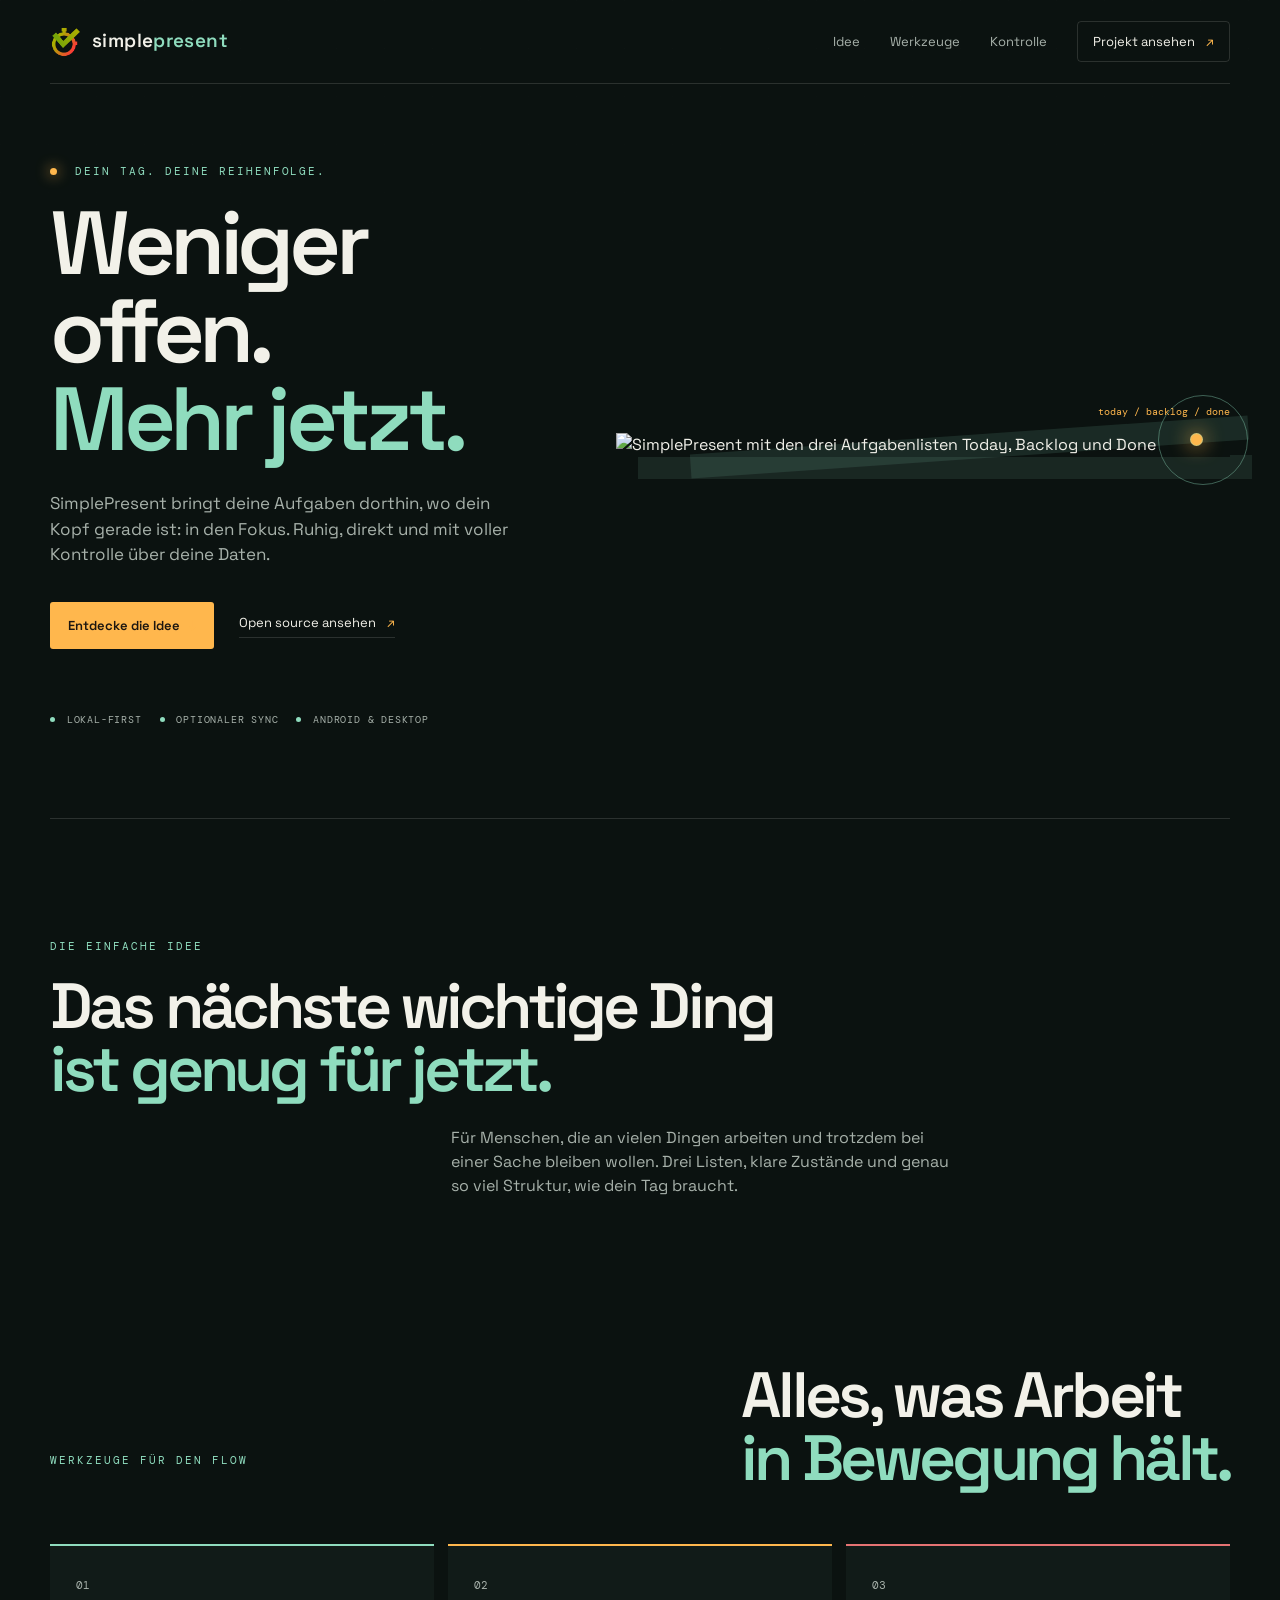
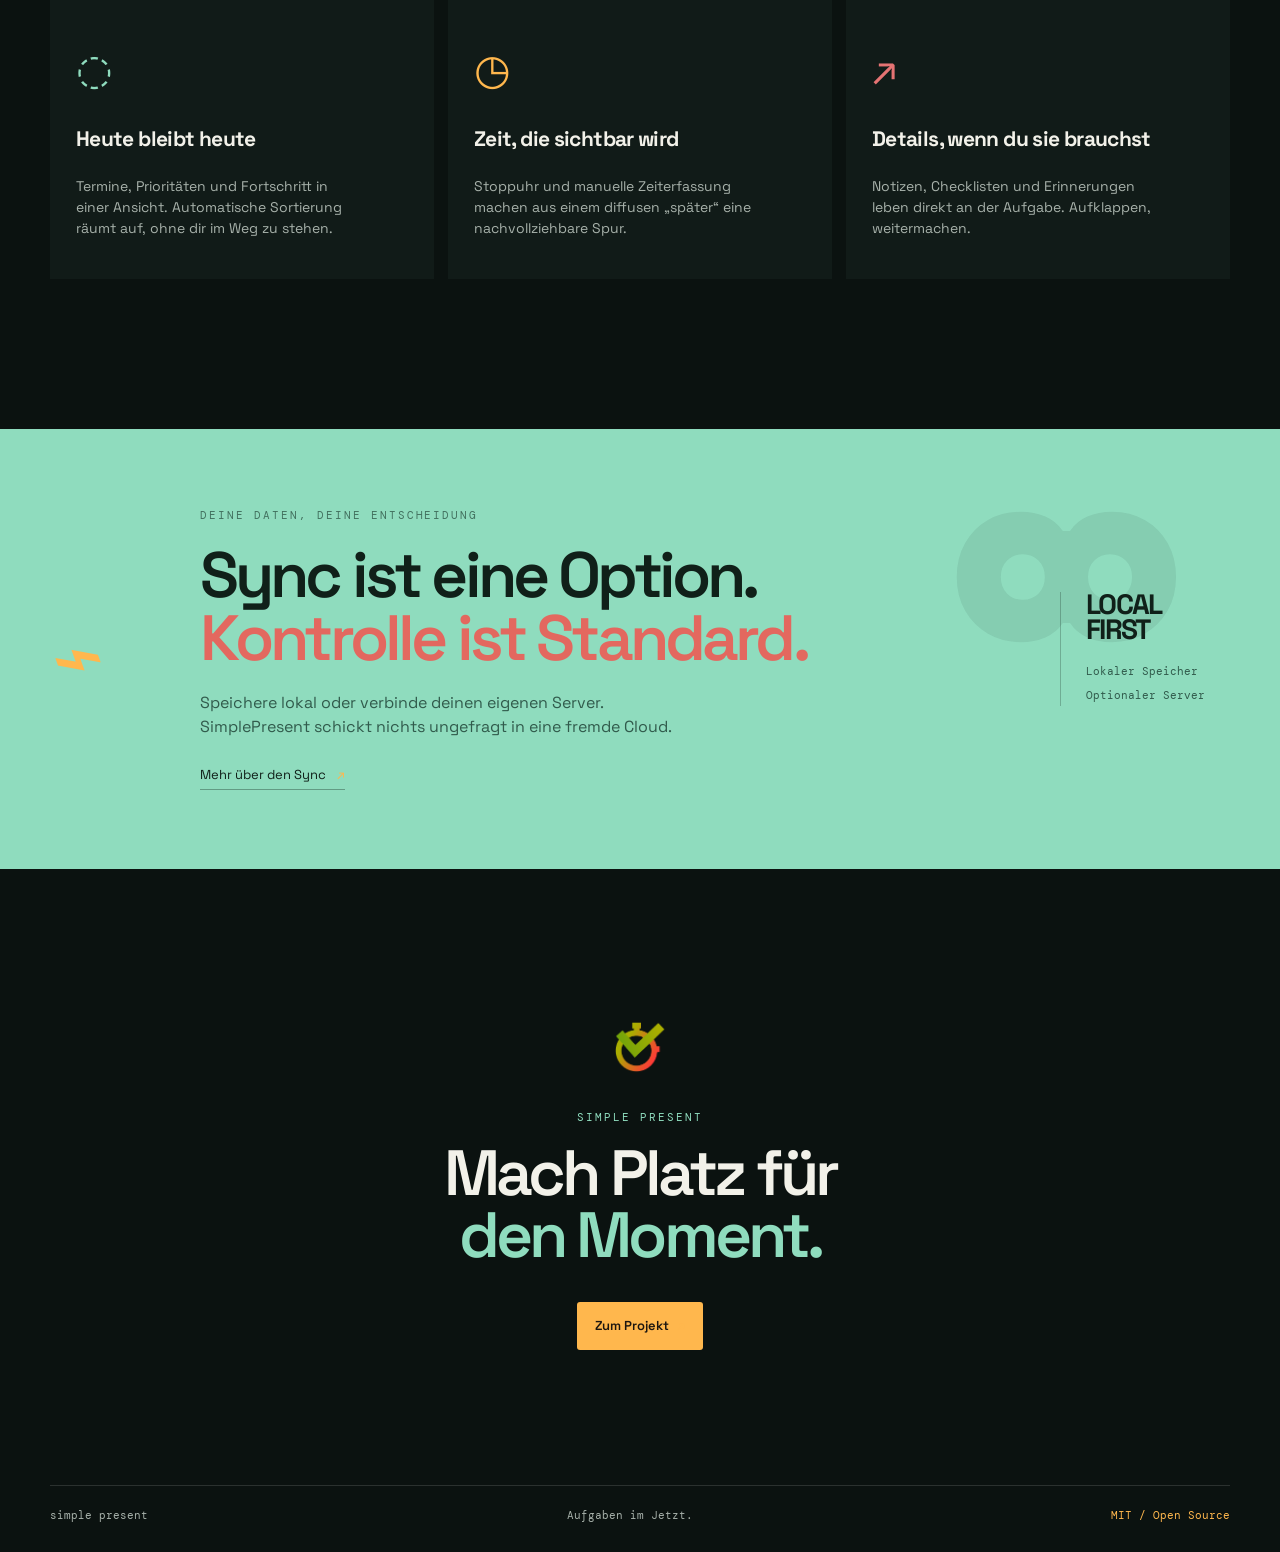
==== landing/index.html @ b6ed92c9 "feat: add landing page with navigation, hero section, and styling" ====
<!doctype html>
<html lang="de">

<head>
    <meta charset="utf-8">
    <meta name="viewport" content="width=device-width, initial-scale=1">
    <meta name="description"
        content="SimplePresent ist fokussiertes Task-Management mit lokaler Kontrolle und optionalem Sync.">
    <meta name="theme-color" content="#0b1210">
    <title>simple present | Aufgaben im Jetzt</title>
    <link rel="icon" href="../assets/icons/color_transparent_icon.png">
    <link rel="stylesheet" href="styles.css">
</head>

<body>
    <header class="site-header">
        <a class="brand" href="#top" aria-label="simple present Startseite">
            <img src="../assets/icons/color_transparent_icon.png" alt="">
            <span>simple<span>present</span></span>
        </a>
        <button class="menu-toggle" aria-expanded="false" aria-controls="site-nav">Menü</button>
        <nav id="site-nav" class="site-nav" aria-label="Hauptnavigation">
            <a href="#idee">Idee</a>
            <a href="#werkzeuge">Werkzeuge</a>
            <a href="#kontrolle">Kontrolle</a>
            <a class="nav-cta" href="../README.md">Projekt ansehen <span>↗</span></a>
        </nav>
    </header>

    <main id="top">
        <section class="hero wrap">
            <div class="hero-copy reveal">
                <p class="eyebrow"><i></i> Dein Tag. Deine Reihenfolge.</p>
                <h1>Weniger offen.<br><em>Mehr jetzt.</em></h1>
                <p class="hero-lede">SimplePresent bringt deine Aufgaben dorthin, wo dein Kopf gerade ist: in den Fokus.
                    Ruhig, direkt und mit voller Kontrolle über deine Daten.</p>
                <div class="hero-actions">
                    <a class="button button-primary" href="#idee">Entdecke die Idee <span>↓</span></a>
                    <a class="text-link" href="../README.md">Open source ansehen <span>↗</span></a>
                </div>
                <div class="hero-meta"><span><b></b> Lokal-first</span><span><b></b> Optionaler Sync</span><span><b></b>
                        Android & Desktop</span></div>
            </div>
            <div class="hero-art reveal delay-1">
                <div class="art-label">today / backlog / done</div>
                <img src="../.notes/vorstellungsgrafik.png"
                    alt="SimplePresent mit den drei Aufgabenlisten Today, Backlog und Done">
                <div class="orbit orbit-one"></div>
                <div class="orbit orbit-two"></div>
            </div>
        </section>

        <section id="idee" class="statement wrap reveal">
            <p class="eyebrow">Die einfache Idee</p>
            <h2>Das nächste wichtige Ding<br><em>ist genug für jetzt.</em></h2>
            <p>Für Menschen, die an vielen Dingen arbeiten und trotzdem bei einer Sache bleiben wollen. Drei Listen,
                klare Zustände und genau so viel Struktur, wie dein Tag braucht.</p>
        </section>

        <section id="werkzeuge" class="feature-section wrap">
            <div class="section-heading reveal">
                <p class="eyebrow">Werkzeuge für den Flow</p>
                <h2>Alles, was Arbeit<br><em>in Bewegung hält.</em></h2>
            </div>
            <div class="feature-grid">
                <article class="feature-card accent-mint reveal"><span class="feature-number">01</span><span
                        class="feature-icon">◌</span>
                    <h3>Heute bleibt heute</h3>
                    <p>Termine, Prioritäten und Fortschritt in einer Ansicht. Automatische Sortierung räumt auf, ohne
                        dir im Weg zu stehen.</p>
                </article>
                <article class="feature-card accent-orange reveal delay-1"><span class="feature-number">02</span><span
                        class="feature-icon">◷</span>
                    <h3>Zeit, die sichtbar wird</h3>
                    <p>Stoppuhr und manuelle Zeiterfassung machen aus einem diffusen „später“ eine nachvollziehbare
                        Spur.</p>
                </article>
                <article class="feature-card accent-red reveal delay-2"><span class="feature-number">03</span><span
                        class="feature-icon">↗</span>
                    <h3>Details, wenn du sie brauchst</h3>
                    <p>Notizen, Checklisten und Erinnerungen leben direkt an der Aufgabe. Aufklappen, weitermachen.</p>
                </article>
            </div>
        </section>

        <section id="kontrolle" class="privacy-band">
            <div class="wrap privacy-content reveal">
                <div class="privacy-mark">⌁</div>
                <div>
                    <p class="eyebrow">Deine Daten, deine Entscheidung</p>
                    <h2>Sync ist eine Option.<br><em>Kontrolle ist Standard.</em></h2>
                    <p>Speichere lokal oder verbinde deinen eigenen Server. SimplePresent schickt nichts ungefragt in
                        eine fremde Cloud.</p><a class="text-link" href="../README.md">Mehr über den Sync
                        <span>↗</span></a>
                </div>
                <div class="privacy-note"><strong>LOCAL<br>FIRST</strong><span>Lokaler Speicher<br>Optionaler
                        Server</span></div>
            </div>
        </section>

        <section class="closing wrap reveal"><img src="../assets/icons/color_transparent_icon.png" alt="">
            <p class="eyebrow">simple present</p>
            <h2>Mach Platz für<br><em>den Moment.</em></h2><a class="button button-primary" href="../README.md">Zum
                Projekt <span>↗</span></a>
        </section>
    </main>
    <footer class="site-footer wrap"><span>simple present</span><span>Aufgaben im Jetzt.</span><a href="../LICENSE">MIT
            / Open Source</a></footer>
    <script src="script.js"></script>
</body>

</html>
---- landing/styles.css ----
@import url('https://fonts.googleapis.com/css2?family=DM+Mono:wght@400;500&family=Space+Grotesk:wght@400;500;600;700&display=swap');

:root {
    --bg: #0b1210;
    --panel: #111b18;
    --ink: #f2f1e9;
    --muted: #a7b1aa;
    --mint: #8fdcbe;
    --orange: #ffb74d;
    --red: #e57373;
    --line: rgba(242, 241, 233, .14);
    --max: 1180px
}

* {
    box-sizing: border-box
}

html {
    scroll-behavior: smooth
}

body {
    margin: 0;
    background: var(--bg);
    color: var(--ink);
    font-family: 'Space Grotesk', sans-serif;
    line-height: 1.5
}

body:before {
    content: '';
    position: fixed;
    inset: 0;
    pointer-events: none;
    opacity: .18;
    background-image: linear-gradient(rgba(255, 255, 255, .035) 1px, transparent 1px), linear-gradient(90deg, rgba(255, 255, 255, .035) 1px, transparent 1px);
    background-size: 48px 48px;
    mask-image: linear-gradient(to bottom, #000, transparent 75%)
}

a {
    color: inherit;
    text-decoration: none
}

.wrap {
    width: min(calc(100% - 48px), var(--max));
    margin: auto
}

.site-header {
    height: 84px;
    display: flex;
    align-items: center;
    justify-content: space-between;
    width: min(calc(100% - 48px), var(--max));
    margin: auto;
    border-bottom: 1px solid var(--line);
    position: relative;
    z-index: 5
}

.brand {
    display: flex;
    align-items: center;
    gap: 10px;
    font-size: 19px;
    font-weight: 600;
    letter-spacing: .02em
}

.brand img {
    width: 32px;
    height: 32px;
    object-fit: contain
}

.brand span span {
    color: var(--mint)
}

.site-nav {
    display: flex;
    align-items: center;
    gap: 30px;
    color: var(--muted);
    font-size: 13px
}

.site-nav a:hover,
.text-link:hover {
    color: var(--ink)
}

.nav-cta {
    color: var(--ink);
    border: 1px solid var(--line);
    padding: 10px 15px;
    border-radius: 4px
}

.nav-cta span,
.button span,
.text-link span {
    color: var(--orange);
    margin-left: 8px
}

.menu-toggle {
    display: none;
    background: none;
    color: var(--ink);
    border: 1px solid var(--line);
    padding: 8px 12px;
    font: inherit
}

.hero {
    min-height: 650px;
    display: grid;
    grid-template-columns: .9fr 1.1fr;
    gap: 64px;
    align-items: center;
    padding: 80px 0 92px
}

.eyebrow {
    font: 11px 'DM Mono', monospace;
    text-transform: uppercase;
    letter-spacing: .18em;
    color: var(--mint);
    margin: 0 0 22px
}

.eyebrow i,
.hero-meta b {
    display: inline-block;
    width: 7px;
    height: 7px;
    border-radius: 50%;
    background: var(--orange);
    margin-right: 9px;
    box-shadow: 0 0 14px var(--orange)
}

h1,
h2,
h3,
p {
    margin-top: 0
}

h1,
h2 {
    font-weight: 600;
    letter-spacing: -.06em;
    line-height: .98
}

h1 {
    font-size: clamp(54px, 7vw, 92px);
    margin-bottom: 28px
}

h1 em,
h2 em {
    font-style: normal;
    color: var(--mint)
}

.hero-lede {
    color: var(--muted);
    font-size: 17px;
    max-width: 480px
}

.hero-actions {
    display: flex;
    align-items: center;
    gap: 25px;
    margin-top: 34px
}

.button {
    display: inline-flex;
    align-items: center;
    padding: 14px 18px;
    border-radius: 3px;
    font-weight: 600;
    font-size: 13px
}

.button-primary {
    background: var(--orange);
    color: #1c1610
}

.button-primary:hover {
    background: #ffd08a;
    transform: translateY(-2px)
}

.text-link {
    font-size: 13px;
    border-bottom: 1px solid var(--line);
    padding-bottom: 4px
}

.hero-meta {
    display: flex;
    gap: 18px;
    margin-top: 64px;
    color: var(--muted);
    font: 10px 'DM Mono', monospace;
    text-transform: uppercase;
    letter-spacing: .08em
}

.hero-meta b {
    width: 5px;
    height: 5px;
    margin: 0 5px 1px 0;
    box-shadow: none;
    background: var(--mint)
}

.hero-art {
    position: relative;
    isolation: isolate
}

.hero-art:after {
    content: '';
    position: absolute;
    inset: 8% -3% -8% 12%;
    background: var(--mint);
    opacity: .12;
    z-index: -1;
    transform: rotate(-4deg)
}

.hero-art img {
    display: block;
    width: 100%;
    height: auto;
    filter: saturate(.85);
    box-shadow: 22px 22px 0 rgba(143, 220, 190, .1)
}

.art-label {
    font: 10px 'DM Mono', monospace;
    color: var(--orange);
    position: absolute;
    right: 0;
    top: -28px
}

.orbit {
    position: absolute;
    border: 1px solid rgba(143, 220, 190, .4);
    border-radius: 50%;
    pointer-events: none
}

.orbit-one {
    width: 90px;
    height: 90px;
    right: -18px;
    bottom: -28px
}

.orbit-two {
    width: 13px;
    height: 13px;
    background: var(--orange);
    right: 27px;
    bottom: 11px;
    box-shadow: 0 0 20px var(--orange)
}

.statement {
    padding: 120px 0 150px;
    border-top: 1px solid var(--line)
}

h2 {
    font-size: clamp(40px, 5vw, 68px);
    margin-bottom: 25px
}

.statement>p:last-child {
    max-width: 510px;
    color: var(--muted);
    margin-left: 34%;
    font-size: 16px
}

.feature-section {
    padding-bottom: 150px
}

.section-heading {
    display: flex;
    align-items: end;
    justify-content: space-between;
    margin-bottom: 55px
}

.section-heading h2 {
    margin: 0
}

.feature-grid {
    display: grid;
    grid-template-columns: repeat(3, 1fr);
    gap: 14px
}

.feature-card {
    background: var(--panel);
    min-height: 300px;
    padding: 26px;
    border-top: 2px solid var(--mint);
    position: relative;
    transition: transform .3s ease, background .3s ease
}

.feature-card:hover {
    transform: translateY(-8px);
    background: #17241f
}

.accent-orange {
    border-color: var(--orange)
}

.accent-red {
    border-color: var(--red)
}

.feature-number {
    font: 11px 'DM Mono', monospace;
    color: var(--muted)
}

.feature-icon {
    display: block;
    font-size: 42px;
    color: var(--mint);
    margin: 42px 0 22px
}

.accent-orange .feature-icon {
    color: var(--orange)
}

.accent-red .feature-icon {
    color: var(--red)
}

.feature-card h3 {
    font-size: 21px;
    letter-spacing: -.03em
}

.feature-card p {
    color: var(--muted);
    font-size: 14px;
    max-width: 280px
}

.privacy-band {
    background: var(--mint);
    color: #102019;
    position: relative;
    overflow: hidden
}

.privacy-band:after {
    content: '∞';
    position: absolute;
    right: 7%;
    top: -50px;
    font-size: 400px;
    font-weight: 700;
    color: rgba(16, 32, 25, .08);
    line-height: 1
}

.privacy-content {
    min-height: 440px;
    display: grid;
    grid-template-columns: 100px 1fr 170px;
    align-items: center;
    gap: 50px;
    position: relative;
    z-index: 1
}

.privacy-content .eyebrow {
    color: #42715f
}

.privacy-content h2 {
    margin-bottom: 22px
}

.privacy-content h2 em {
    color: #e3685f
}

.privacy-content p:not(.eyebrow) {
    max-width: 510px;
    color: #315b4c
}

.privacy-content .text-link {
    border-color: rgba(16, 32, 25, .35);
    display: inline-block;
    margin-top: 10px
}

.privacy-mark {
    font-size: 85px;
    transform: rotate(-20deg);
    color: var(--orange)
}

.privacy-note {
    border-left: 1px solid rgba(16, 32, 25, .25);
    padding-left: 25px;
    color: #315b4c
}

.privacy-note strong {
    display: block;
    font-size: 28px;
    line-height: .9;
    letter-spacing: -.06em;
    color: #102019;
    margin-bottom: 16px
}

.privacy-note span {
    font: 11px 'DM Mono', monospace
}

.closing {
    text-align: center;
    padding: 150px 0 135px
}

.closing img {
    width: 56px;
    margin-bottom: 28px
}

.closing .eyebrow {
    margin-bottom: 18px
}

.closing h2 {
    margin-bottom: 35px
}

.site-footer {
    border-top: 1px solid var(--line);
    padding: 22px 0 30px;
    display: flex;
    justify-content: space-between;
    color: var(--muted);
    font: 11px 'DM Mono', monospace
}

.site-footer a {
    color: var(--orange)
}

.reveal {
    opacity: 0;
    transform: translateY(20px);
    transition: opacity .8s ease, transform .8s ease
}

.reveal.visible {
    opacity: 1;
    transform: none
}

.delay-1 {
    transition-delay: .12s
}

.delay-2 {
    transition-delay: .22s
}

@media(max-width:760px) {

    .wrap,
    .site-header {
        width: min(calc(100% - 32px), var(--max))
    }

    .site-header {
        height: 70px
    }

    .menu-toggle {
        display: block
    }

    .site-nav {
        display: none;
        position: absolute;
        top: 69px;
        left: 0;
        right: 0;
        background: var(--panel);
        padding: 18px;
        flex-direction: column;
        align-items: stretch;
        gap: 16px;
        border: 1px solid var(--line)
    }

    .site-nav.open {
        display: flex
    }

    .nav-cta {
        text-align: center
    }

    .hero {
        display: flex;
        flex-direction: column;
        padding: 62px 0 80px;
        gap: 70px;
        align-items: stretch
    }

    .hero-lede {
        font-size: 15px
    }

    .hero-meta {
        flex-wrap: wrap;
        margin-top: 44px;
        gap: 10px
    }

    .hero-art {
        width: calc(100% - 8px);
        margin-left: 8px
    }

    .statement {
        padding: 85px 0 100px
    }

    .statement>p:last-child {
        margin: 0;
        font-size: 15px
    }

    .section-heading {
        display: block;
        margin-bottom: 34px
    }

    .feature-grid {
        grid-template-columns: 1fr
    }

    .feature-card {
        min-height: 260px
    }

    .privacy-content {
        display: block;
        padding: 75px 0 85px
    }

    .privacy-mark {
        position: absolute;
        right: 0;
        top: 20px;
        font-size: 70px
    }

    .privacy-note {
        margin-top: 35px
    }

    .closing {
        padding: 100px 0
    }

    .site-footer {
        gap: 10px;
        flex-wrap: wrap
    }

    .site-footer span:nth-child(2) {
        display: none
    }
}
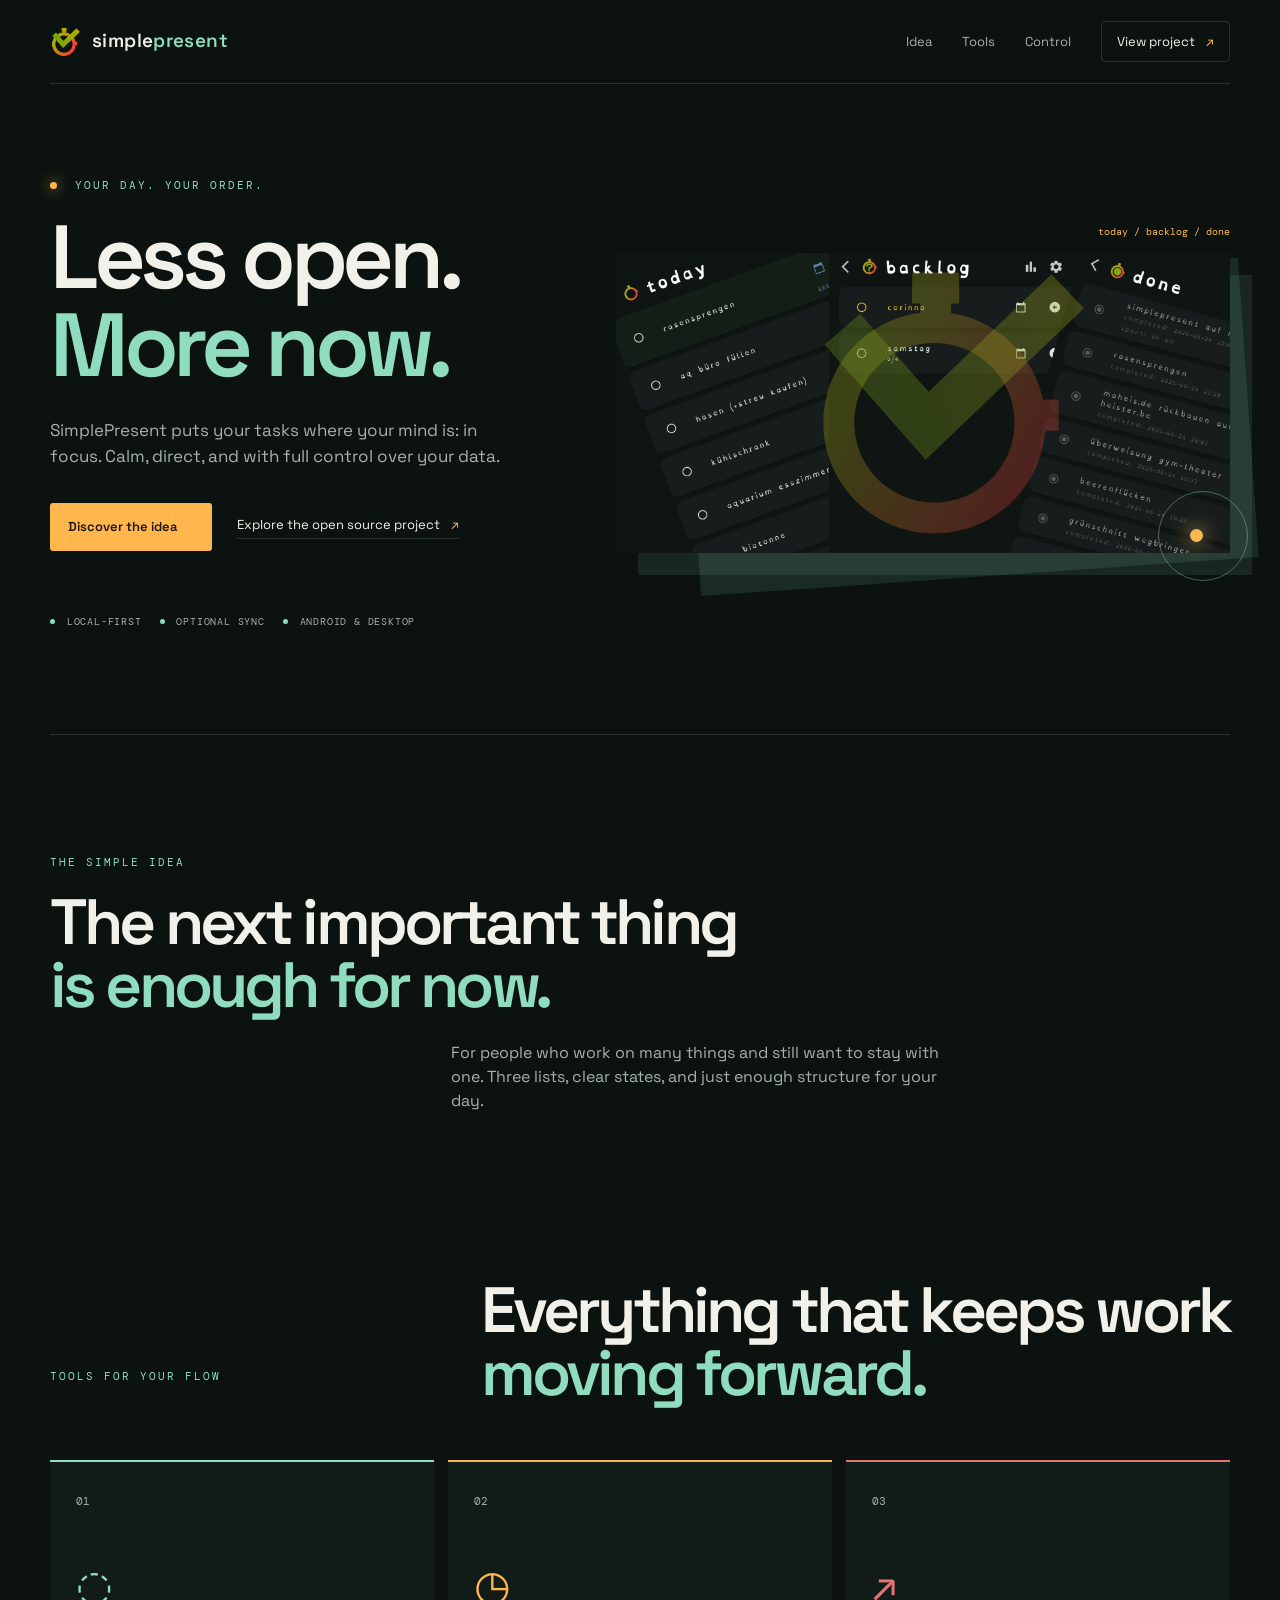
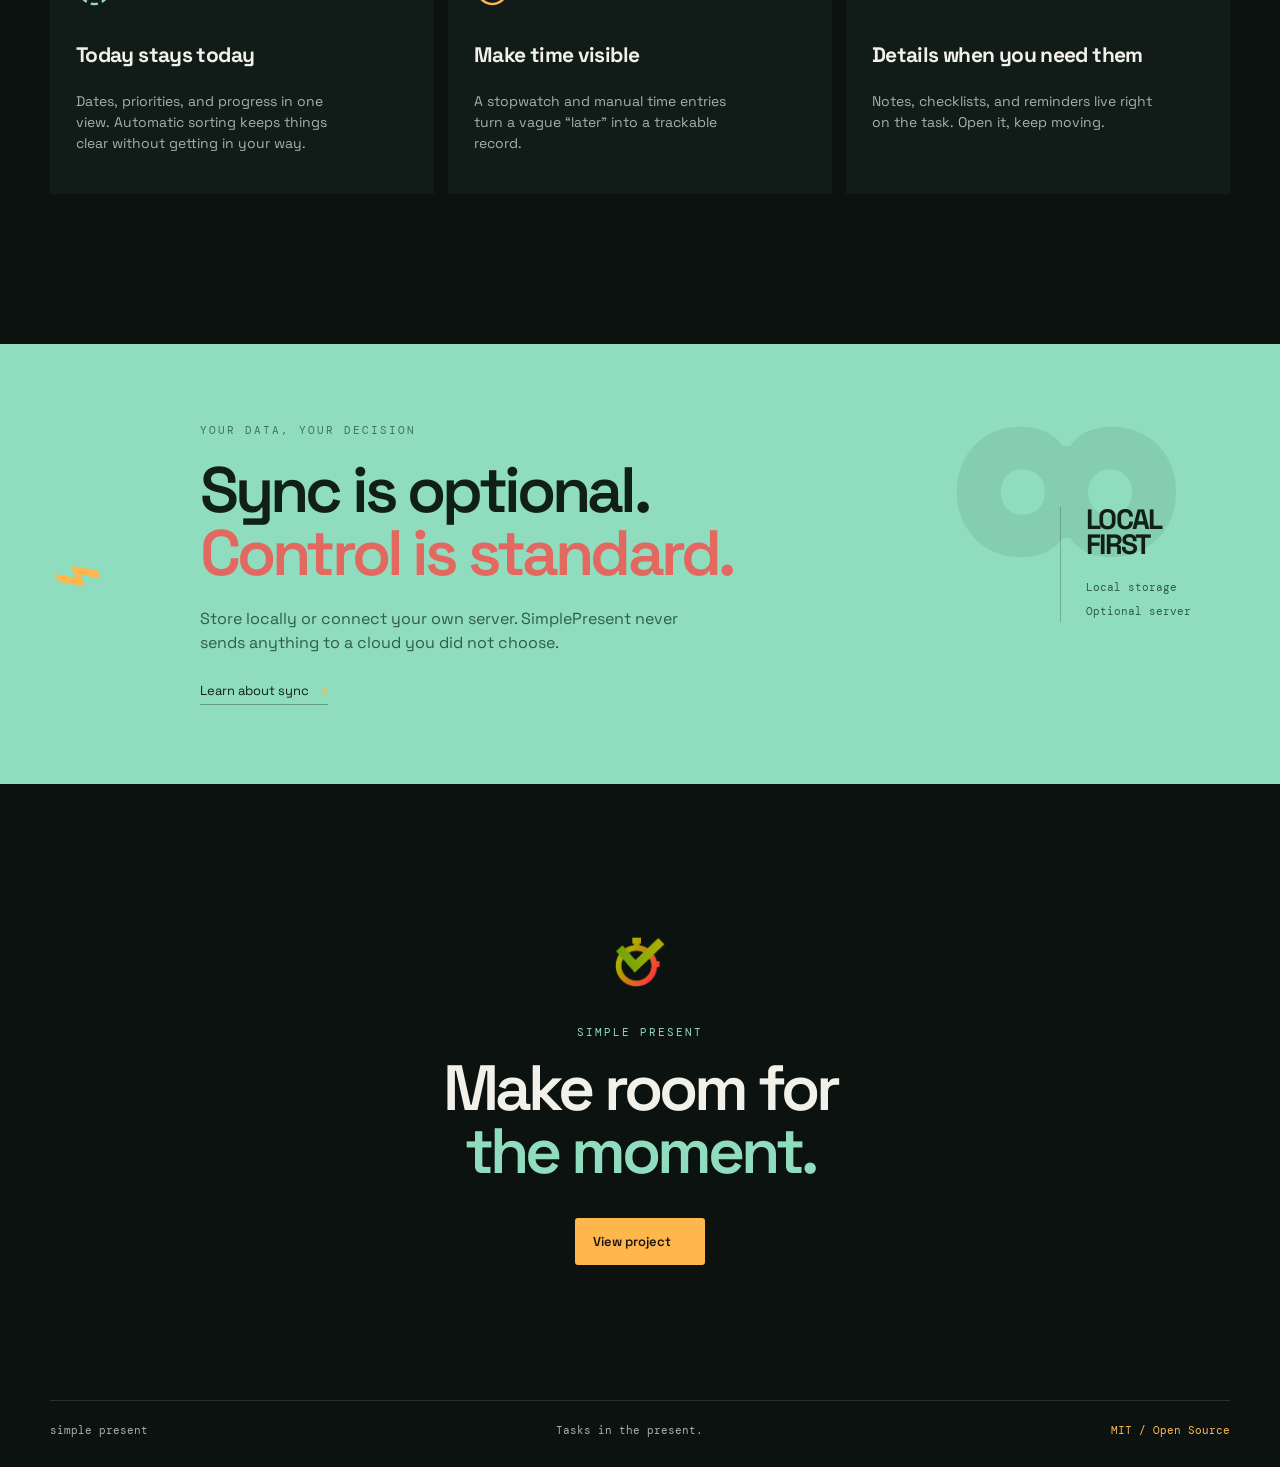
==== commit 99e08d50: "Refactor code structure for improved readability and maintainability" ====
--- a/landing/index.html
+++ b/landing/index.html
@@ -1,110 +1,114 @@
 <!doctype html>
-<html lang="de">
+<html lang="en">
 
 <head>
     <meta charset="utf-8">
     <meta name="viewport" content="width=device-width, initial-scale=1">
-    <meta name="description"
-        content="SimplePresent ist fokussiertes Task-Management mit lokaler Kontrolle und optionalem Sync.">
+    <meta name="description" content="SimplePresent is focused task management with local control and optional sync.">
     <meta name="theme-color" content="#0b1210">
-    <title>simple present | Aufgaben im Jetzt</title>
-    <link rel="icon" href="../assets/icons/color_transparent_icon.png">
+    <title>simple present | Tasks in the present</title>
+    <link rel="icon" href="assets/color_transparent_icon.png">
     <link rel="stylesheet" href="styles.css">
 </head>
 
 <body>
     <header class="site-header">
-        <a class="brand" href="#top" aria-label="simple present Startseite">
-            <img src="../assets/icons/color_transparent_icon.png" alt="">
+        <a class="brand" href="#top" aria-label="simple present home">
+            <img src="assets/color_transparent_icon.png" alt="">
             <span>simple<span>present</span></span>
         </a>
-        <button class="menu-toggle" aria-expanded="false" aria-controls="site-nav">Menü</button>
-        <nav id="site-nav" class="site-nav" aria-label="Hauptnavigation">
-            <a href="#idee">Idee</a>
-            <a href="#werkzeuge">Werkzeuge</a>
-            <a href="#kontrolle">Kontrolle</a>
-            <a class="nav-cta" href="../README.md">Projekt ansehen <span>↗</span></a>
+        <button class="menu-toggle" aria-expanded="false" aria-controls="site-nav">Menu</button>
+        <nav id="site-nav" class="site-nav" aria-label="Main navigation">
+            <a href="#idea">Idea</a>
+            <a href="#tools">Tools</a>
+            <a href="#control">Control</a>
+            <a class="nav-cta" href="https://github.com/maheis/simple-present">View project <span>↗</span></a>
         </nav>
     </header>
 
     <main id="top">
         <section class="hero wrap">
             <div class="hero-copy reveal">
-                <p class="eyebrow"><i></i> Dein Tag. Deine Reihenfolge.</p>
-                <h1>Weniger offen.<br><em>Mehr jetzt.</em></h1>
-                <p class="hero-lede">SimplePresent bringt deine Aufgaben dorthin, wo dein Kopf gerade ist: in den Fokus.
-                    Ruhig, direkt und mit voller Kontrolle über deine Daten.</p>
+                <p class="eyebrow"><i></i> Your day. Your order.</p>
+                <h1>Less open.<br><em>More now.</em></h1>
+                <p class="hero-lede">SimplePresent puts your tasks where your mind is: in focus.
+                    Calm, direct, and with full control over your data.</p>
                 <div class="hero-actions">
-                    <a class="button button-primary" href="#idee">Entdecke die Idee <span>↓</span></a>
-                    <a class="text-link" href="../README.md">Open source ansehen <span>↗</span></a>
+                    <a class="button button-primary" href="#idea">Discover the idea <span>↓</span></a>
+                    <a class="text-link" href="https://github.com/maheis/simple-present">Explore the open source project
+                        <span>↗</span></a>
                 </div>
-                <div class="hero-meta"><span><b></b> Lokal-first</span><span><b></b> Optionaler Sync</span><span><b></b>
-                        Android & Desktop</span></div>
+                <div class="hero-meta"><span><b></b> Local-first</span><span><b></b> Optional sync</span><span><b></b>
+                        Android & desktop</span></div>
             </div>
             <div class="hero-art reveal delay-1">
                 <div class="art-label">today / backlog / done</div>
-                <img src="../.notes/vorstellungsgrafik.png"
-                    alt="SimplePresent mit den drei Aufgabenlisten Today, Backlog und Done">
+                <img src="assets/vorstellungsgrafik.png"
+                    alt="SimplePresent with the three task lists Today, Backlog, and Done">
                 <div class="orbit orbit-one"></div>
                 <div class="orbit orbit-two"></div>
             </div>
         </section>
 
-        <section id="idee" class="statement wrap reveal">
-            <p class="eyebrow">Die einfache Idee</p>
-            <h2>Das nächste wichtige Ding<br><em>ist genug für jetzt.</em></h2>
-            <p>Für Menschen, die an vielen Dingen arbeiten und trotzdem bei einer Sache bleiben wollen. Drei Listen,
-                klare Zustände und genau so viel Struktur, wie dein Tag braucht.</p>
+        <section id="idea" class="statement wrap reveal">
+            <p class="eyebrow">The simple idea</p>
+            <h2>The next important thing<br><em>is enough for now.</em></h2>
+            <p>For people who work on many things and still want to stay with one. Three lists,
+                clear states, and just enough structure for your day.</p>
         </section>
 
-        <section id="werkzeuge" class="feature-section wrap">
+        <section id="tools" class="feature-section wrap">
             <div class="section-heading reveal">
-                <p class="eyebrow">Werkzeuge für den Flow</p>
-                <h2>Alles, was Arbeit<br><em>in Bewegung hält.</em></h2>
+                <p class="eyebrow">Tools for your flow</p>
+                <h2>Everything that keeps work<br><em>moving forward.</em></h2>
             </div>
             <div class="feature-grid">
                 <article class="feature-card accent-mint reveal"><span class="feature-number">01</span><span
                         class="feature-icon">◌</span>
-                    <h3>Heute bleibt heute</h3>
-                    <p>Termine, Prioritäten und Fortschritt in einer Ansicht. Automatische Sortierung räumt auf, ohne
-                        dir im Weg zu stehen.</p>
+                    <h3>Today stays today</h3>
+                    <p>Dates, priorities, and progress in one view. Automatic sorting keeps things clear without
+                        getting in your way.</p>
                 </article>
                 <article class="feature-card accent-orange reveal delay-1"><span class="feature-number">02</span><span
                         class="feature-icon">◷</span>
-                    <h3>Zeit, die sichtbar wird</h3>
-                    <p>Stoppuhr und manuelle Zeiterfassung machen aus einem diffusen „später“ eine nachvollziehbare
-                        Spur.</p>
+                    <h3>Make time visible</h3>
+                    <p>A stopwatch and manual time entries turn a vague “later” into a trackable
+                        record.</p>
                 </article>
                 <article class="feature-card accent-red reveal delay-2"><span class="feature-number">03</span><span
                         class="feature-icon">↗</span>
-                    <h3>Details, wenn du sie brauchst</h3>
-                    <p>Notizen, Checklisten und Erinnerungen leben direkt an der Aufgabe. Aufklappen, weitermachen.</p>
+                    <h3>Details when you need them</h3>
+                    <p>Notes, checklists, and reminders live right on the task. Open it, keep moving.</p>
                 </article>
             </div>
         </section>
 
-        <section id="kontrolle" class="privacy-band">
+        <section id="control" class="privacy-band">
             <div class="wrap privacy-content reveal">
                 <div class="privacy-mark">⌁</div>
                 <div>
-                    <p class="eyebrow">Deine Daten, deine Entscheidung</p>
-                    <h2>Sync ist eine Option.<br><em>Kontrolle ist Standard.</em></h2>
-                    <p>Speichere lokal oder verbinde deinen eigenen Server. SimplePresent schickt nichts ungefragt in
-                        eine fremde Cloud.</p><a class="text-link" href="../README.md">Mehr über den Sync
+                    <p class="eyebrow">Your data, your decision</p>
+                    <h2>Sync is optional.<br><em>Control is standard.</em></h2>
+                    <p>Store locally or connect your own server. SimplePresent never sends anything to
+                        a cloud you did not choose.</p><a class="text-link"
+                        href="https://github.com/maheis/simple-present">Learn
+                        about sync
                         <span>↗</span></a>
                 </div>
-                <div class="privacy-note"><strong>LOCAL<br>FIRST</strong><span>Lokaler Speicher<br>Optionaler
-                        Server</span></div>
+                <div class="privacy-note"><strong>LOCAL<br>FIRST</strong><span>Local storage<br>Optional
+                        server</span></div>
             </div>
         </section>
 
-        <section class="closing wrap reveal"><img src="../assets/icons/color_transparent_icon.png" alt="">
+        <section class="closing wrap reveal"><img src="assets/color_transparent_icon.png" alt="">
             <p class="eyebrow">simple present</p>
-            <h2>Mach Platz für<br><em>den Moment.</em></h2><a class="button button-primary" href="../README.md">Zum
-                Projekt <span>↗</span></a>
+            <h2>Make room for<br><em>the moment.</em></h2><a class="button button-primary"
+                href="https://github.com/maheis/simple-present">View
+                project <span>↗</span></a>
         </section>
     </main>
-    <footer class="site-footer wrap"><span>simple present</span><span>Aufgaben im Jetzt.</span><a href="../LICENSE">MIT
+    <footer class="site-footer wrap"><span>simple present</span><span>Tasks in the present.</span><a
+            href="../LICENSE">MIT
             / Open Source</a></footer>
     <script src="script.js"></script>
 </body>
